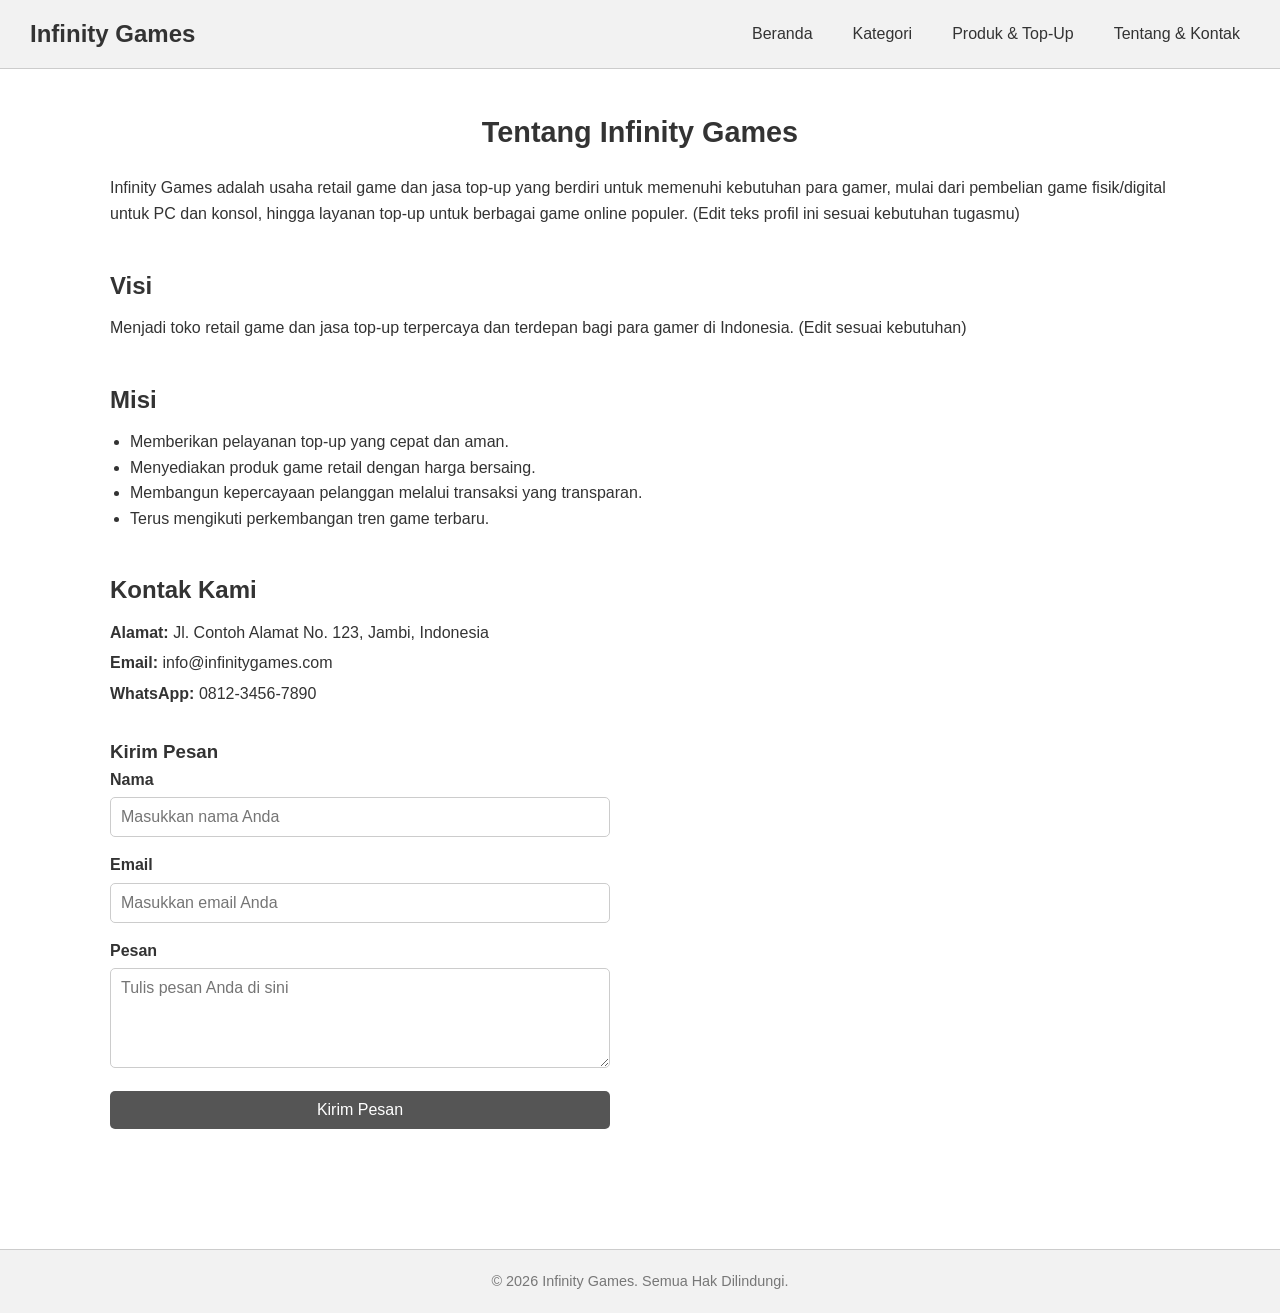
==== about.html @ 9eaf87ca "Add files via upload" ====
<!DOCTYPE html>
<html lang="id">
<head>
  <meta charset="UTF-8">
  <meta name="viewport" content="width=device-width, initial-scale=1.0">
  <title>Infinity Games - Tentang & Kontak</title>
  <link rel="stylesheet" href="style.css">
</head>
<body>

  <!-- ===================================================== -->
  <!-- NAVBAR / MENU NAVIGASI -->
  <!-- ===================================================== -->
  <nav class="navbar">
    <a href="index.html" class="logo">Infinity Games</a>
    <ul class="nav-menu">
      <li><a href="index.html">Beranda</a></li>
      <li><a href="kategori.html">Kategori</a></li>
      <li><a href="produk.html">Produk & Top-Up</a></li>
      <li><a href="about.html">Tentang & Kontak</a></li>
    </ul>
  </nav>

  <section class="container">

    <!-- ===================================================== -->
    <!-- BAGIAN PROFIL USAHA -->
    <!-- ===================================================== -->
    <div class="about-section">
      <h1 class="section-title">Tentang Infinity Games</h1>
      <p>
        Infinity Games adalah usaha retail game dan jasa top-up yang berdiri
        untuk memenuhi kebutuhan para gamer, mulai dari pembelian game fisik/digital
        untuk PC dan konsol, hingga layanan top-up untuk berbagai game online populer.
        (Edit teks profil ini sesuai kebutuhan tugasmu)
      </p>
    </div>

    <!-- ===================================================== -->
    <!-- BAGIAN VISI -->
    <!-- ===================================================== -->
    <div class="about-section">
      <h2>Visi</h2>
      <p>
        Menjadi toko retail game dan jasa top-up terpercaya dan terdepan
        bagi para gamer di Indonesia. (Edit sesuai kebutuhan)
      </p>
    </div>

    <!-- ===================================================== -->
    <!-- BAGIAN MISI -->
    <!-- Edit jumlah poin misi sesuai kebutuhan -->
    <!-- ===================================================== -->
    <div class="about-section">
      <h2>Misi</h2>
      <ul style="padding-left: 20px;">
        <li>Memberikan pelayanan top-up yang cepat dan aman.</li>
        <li>Menyediakan produk game retail dengan harga bersaing.</li>
        <li>Membangun kepercayaan pelanggan melalui transaksi yang transparan.</li>
        <li>Terus mengikuti perkembangan tren game terbaru.</li>
      </ul>
    </div>

    <!-- ===================================================== -->
    <!-- BAGIAN KONTAK -->
    <!-- Edit alamat, email, dan nomor WhatsApp di bawah ini -->
    <!-- ===================================================== -->
    <div class="about-section">
      <h2>Kontak Kami</h2>

      <div class="contact-info">
        <p><strong>Alamat:</strong> Jl. Contoh Alamat No. 123, Jambi, Indonesia</p>
        <p><strong>Email:</strong> info@infinitygames.com</p>
        <p><strong>WhatsApp:</strong> 0812-3456-7890</p>
      </div>

      <!-- ===================================================== -->
      <!-- FORM KONTAK SEDERHANA -->
      <!-- Form ini belum terhubung ke server/backend -->
      <!-- Tambahkan action="" dan method="" jika ingin diproses -->
      <!-- ===================================================== -->
      <h3>Kirim Pesan</h3>
      <form class="contact-form">

        <!-- Input Nama -->
        <div>
          <label for="nama">Nama</label>
          <input type="text" id="nama" name="nama" placeholder="Masukkan nama Anda">
        </div>

        <!-- Input Email -->
        <div>
          <label for="email">Email</label>
          <input type="email" id="email" name="email" placeholder="Masukkan email Anda">
        </div>

        <!-- Input Pesan -->
        <div>
          <label for="pesan">Pesan</label>
          <textarea id="pesan" name="pesan" placeholder="Tulis pesan Anda di sini"></textarea>
        </div>

        <!-- Tombol Kirim -->
        <button type="submit" class="btn">Kirim Pesan</button>

      </form>
    </div>

  </section>

  <!-- ===================================================== -->
  <!-- FOOTER -->
  <!-- ===================================================== -->
  <footer class="footer">
    <p>&copy; 2026 Infinity Games. Semua Hak Dilindungi.</p>
  </footer>

</body>
</html>
---- style.css ----
/* =====================================================
   STYLE.CSS - INFINITY GAMES
   File CSS dasar (boilerplate) - minimalis abu-abu/putih
   Silakan edit warna, font, dan layout sesuai kreativitasmu!
   ===================================================== */

/* -----------------------------------------------------
   1. RESET & GLOBAL STYLE
   - Mengatur ulang style default browser
   - Mengatur font dan warna dasar untuk seluruh halaman
   ----------------------------------------------------- */
* {
  margin: 0;
  padding: 0;
  box-sizing: border-box; /* agar padding/border tidak menambah ukuran elemen */
}

body {
  font-family: Arial, Helvetica, sans-serif; /* GANTI font di sini jika perlu */
  color: #333333; /* warna teks utama */
  background-color: #ffffff; /* warna latar belakang halaman */
  line-height: 1.6;
}

/* Membuat gambar otomatis menyesuaikan lebar kontainernya */
img {
  max-width: 100%;
  height: auto;
  display: block;
}

/* -----------------------------------------------------
   2. NAVBAR (Menu Navigasi Atas)
   - Berlaku untuk semua halaman (index, kategori, produk, about)
   ----------------------------------------------------- */
.navbar {
  display: flex;
  justify-content: space-between; /* logo di kiri, menu di kanan */
  align-items: center;
  background-color: #f2f2f2; /* warna latar navbar */
  padding: 15px 30px;
  border-bottom: 1px solid #cccccc;
}

/* Logo / Nama Toko di Navbar */
.navbar .logo {
  font-size: 1.5rem;
  font-weight: bold;
  color: #333333;
  text-decoration: none;
}

/* Container untuk daftar menu navigasi */
.navbar .nav-menu {
  display: flex;
  list-style: none; /* menghilangkan bullet point */
  gap: 20px; /* jarak antar menu */
}

/* Link pada menu navigasi */
.navbar .nav-menu a {
  text-decoration: none;
  color: #333333;
  font-weight: 500;
  padding: 5px 10px;
}

/* Efek saat menu di-hover (sentuh kursor) */
.navbar .nav-menu a:hover {
  background-color: #dddddd;
  border-radius: 4px;
}

/* -----------------------------------------------------
   3. HERO / BANNER SECTION (Hanya di Homepage)
   - Bagian besar di atas halaman utama
   ----------------------------------------------------- */
.hero {
  background-color: #e0e0e0; /* warna placeholder banner, ganti dengan gambar/gradient */
  text-align: center;
  padding: 80px 20px; /* atur jarak atas-bawah banner */
}

.hero h1 {
  font-size: 2.5rem;
  margin-bottom: 10px;
}

.hero p {
  font-size: 1.1rem;
  color: #555555;
}

/* -----------------------------------------------------
   4. CONTAINER UMUM
   - Pembungkus konten agar tidak terlalu lebar dan terpusat
   ----------------------------------------------------- */
.container {
  max-width: 1100px;
  margin: 0 auto; /* membuat container terpusat di tengah */
  padding: 40px 20px;
}

/* Judul section (misal: "Kenapa Belanja di Sini?") */
.section-title {
  font-size: 1.8rem;
  margin-bottom: 20px;
  text-align: center;
}

/* -----------------------------------------------------
   5. KARTU / CARD (Digunakan di Kategori & Produk)
   - Struktur kotak untuk menampilkan item
   ----------------------------------------------------- */

/* Grid layout untuk menampung beberapa card sejajar */
.card-grid {
  display: grid;
  grid-template-columns: repeat(auto-fit, minmax(220px, 1fr)); /* responsif otomatis */
  gap: 20px; /* jarak antar card */
  margin-top: 20px;
}

/* Tampilan satu kartu/card */
.card {
  border: 1px solid #cccccc;
  border-radius: 8px;
  padding: 15px;
  text-align: center;
  background-color: #fafafa;
}

.card h3 {
  margin: 10px 0 5px 0;
}

.card p {
  font-size: 0.95rem;
  color: #666666;
  margin-bottom: 10px;
}

/* -----------------------------------------------------
   6. KARTU KATEGORI BESAR (Khusus halaman kategori.html)
   - Dua blok besar: Retail Game & Jasa Top-Up
   ----------------------------------------------------- */
.category-grid {
  display: grid;
  grid-template-columns: repeat(auto-fit, minmax(300px, 1fr));
  gap: 30px;
  margin-top: 30px;
}

.category-card {
  border: 1px solid #cccccc;
  border-radius: 10px;
  padding: 30px;
  text-align: center;
  background-color: #f7f7f7;
}

.category-card h2 {
  margin-bottom: 10px;
}

.category-card p {
  color: #666666;
  margin-bottom: 20px;
}

/* -----------------------------------------------------
   7. TOMBOL (Button) UMUM
   - Digunakan untuk tombol "Lihat Produk", "Kirim", dll
   ----------------------------------------------------- */
.btn {
  display: inline-block;
  background-color: #555555; /* warna dasar tombol, ganti sesuai tema */
  color: #ffffff;
  text-decoration: none;
  padding: 10px 20px;
  border-radius: 5px;
  border: none;
  font-size: 1rem;
  cursor: pointer;
}

.btn:hover {
  background-color: #333333; /* warna tombol saat di-hover */
}

/* -----------------------------------------------------
   8. PRODUK / TOP-UP SECTION (Khusus produk.html)
   ----------------------------------------------------- */

/* Pemisah antar bagian (misal antara "Retail Game" dan "Jasa Top-Up") */
.product-section {
  margin-bottom: 50px;
}

/* Daftar pilihan nominal top-up (misal: 50 Diamond, 100 Diamond, dst) */
.topup-options {
  list-style: none;
  margin-top: 10px;
  text-align: left;
  padding-left: 10px;
}

.topup-options li {
  border-bottom: 1px dashed #dddddd;
  padding: 5px 0;
  font-size: 0.9rem;
}

/* -----------------------------------------------------
   9. ABOUT / TENTANG KAMI SECTION (Khusus about.html)
   ----------------------------------------------------- */
.about-section {
  margin-bottom: 40px;
}

.about-section h2 {
  margin-bottom: 10px;
}

/* -----------------------------------------------------
   10. KONTAK SECTION (Khusus about.html)
   ----------------------------------------------------- */
.contact-info {
  margin-bottom: 30px;
}

.contact-info p {
  margin-bottom: 5px;
}

/* Form Kontak */
.contact-form {
  display: flex;
  flex-direction: column; /* susunan form ke bawah (vertikal) */
  max-width: 500px;
  gap: 15px;
}

.contact-form label {
  font-weight: bold;
  margin-bottom: 5px;
  display: block;
}

.contact-form input,
.contact-form textarea {
  width: 100%;
  padding: 10px;
  border: 1px solid #cccccc;
  border-radius: 5px;
  font-family: inherit;
  font-size: 1rem;
}

.contact-form textarea {
  resize: vertical; /* hanya bisa diperbesar/diperkecil secara vertikal */
  min-height: 100px;
}

/* -----------------------------------------------------
   11. FOOTER
   - Tampil di bagian paling bawah semua halaman
   ----------------------------------------------------- */
.footer {
  background-color: #f2f2f2;
  text-align: center;
  padding: 20px;
  margin-top: 40px;
  border-top: 1px solid #cccccc;
  font-size: 0.9rem;
  color: #777777;
}

/* =====================================================
   CATATAN UNTUK EDIT MANUAL:
   - Ganti warna #f2f2f2, #e0e0e0, #555555, dst sesuai tema dark/gaming-mu
   - Ganti font-family di body untuk mengubah seluruh tampilan teks
   - Atur ulang grid-template-columns jika ingin jumlah kolom berbeda
   - Tambahkan animasi/transition sesuai kreativitasmu
   ===================================================== */
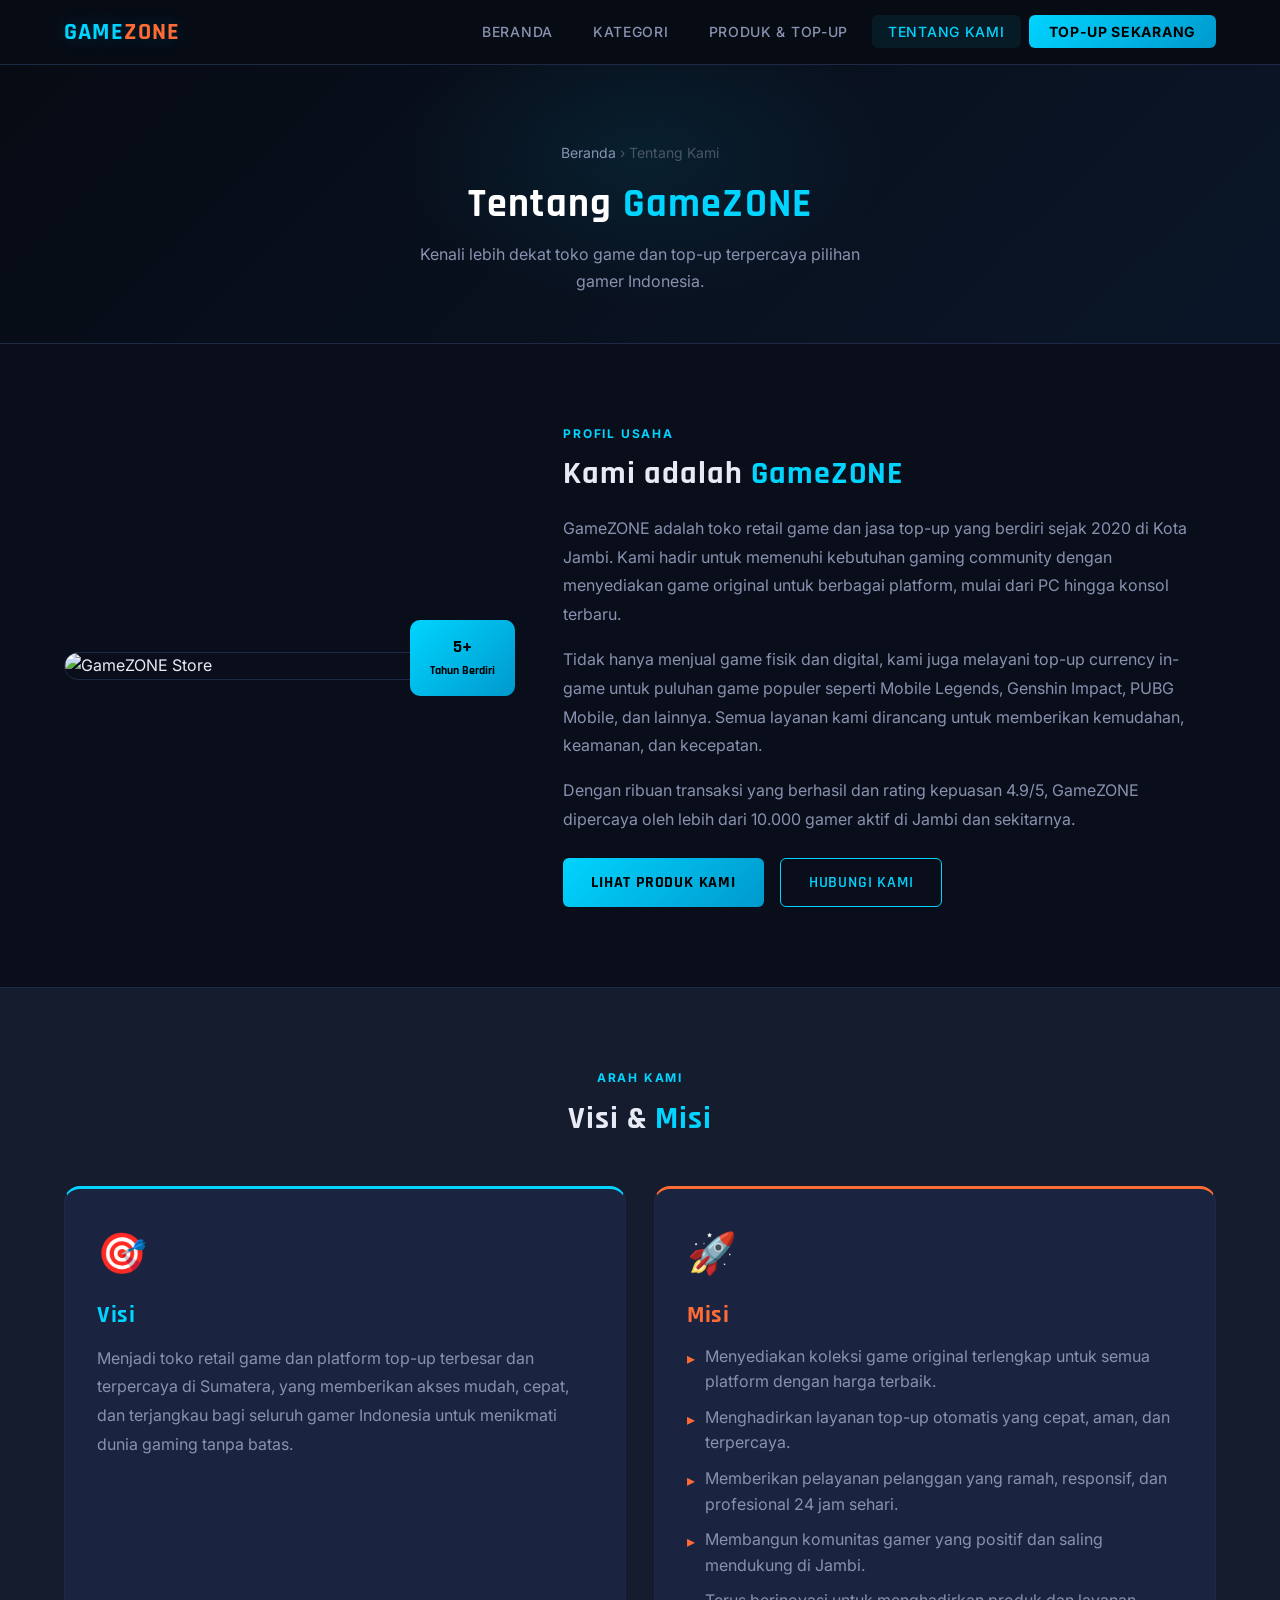
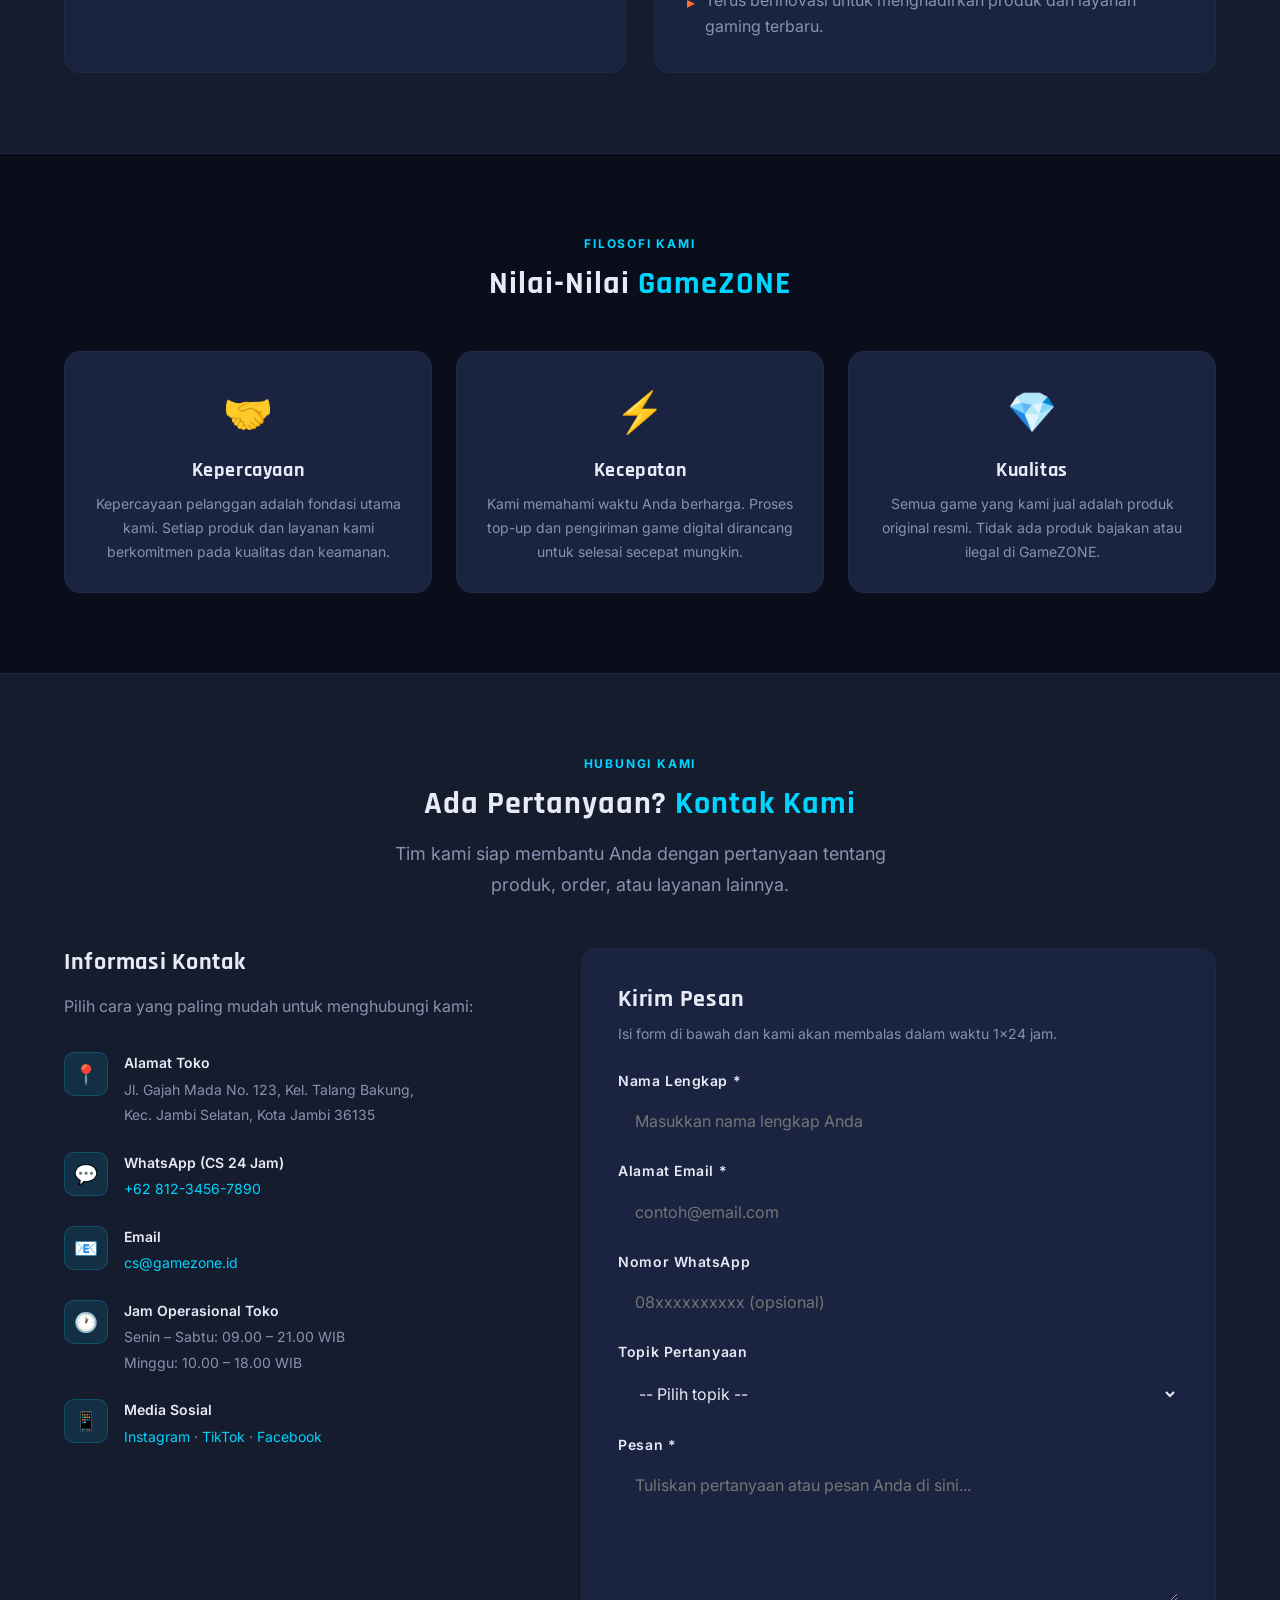
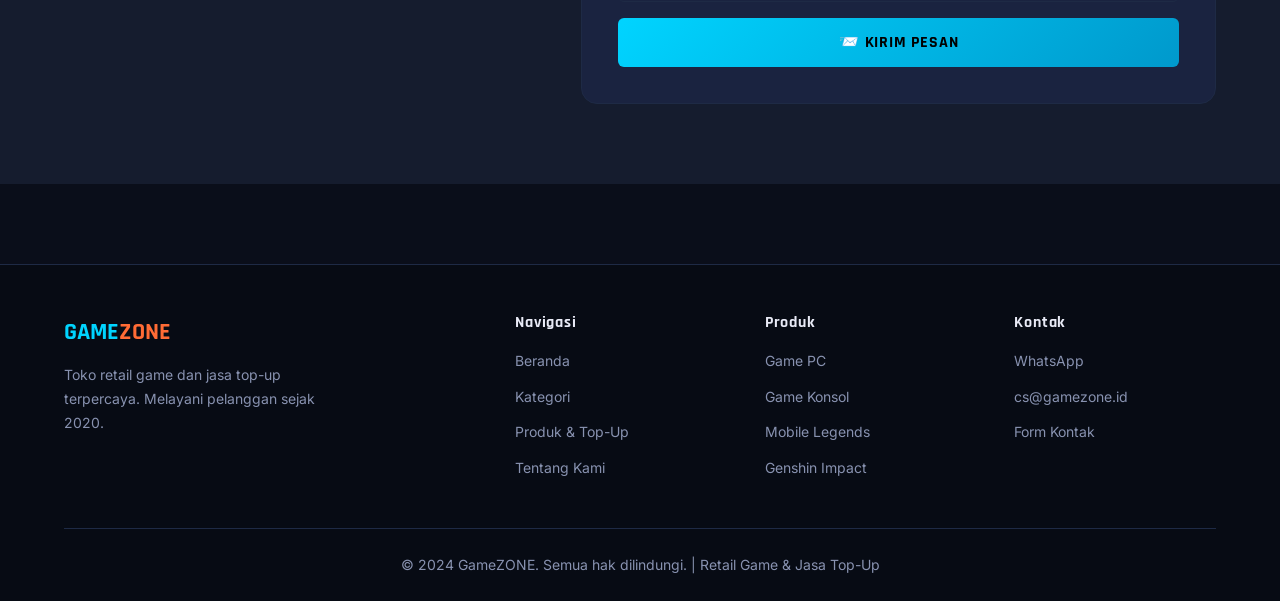
==== commit 34bc5733: "Add files via upload" ====
--- a/about.html
+++ b/about.html
@@ -1,119 +1,767 @@
 <!DOCTYPE html>
 <html lang="id">
 <head>
-  <meta charset="UTF-8">
-  <meta name="viewport" content="width=device-width, initial-scale=1.0">
-  <title>Infinity Games - Tentang & Kontak</title>
-  <link rel="stylesheet" href="style.css">
+  <!-- ============================================================
+       [HEAD] Tentang Kami & Kontak Page
+       ============================================================ -->
+  <meta charset="UTF-8" />
+  <meta name="viewport" content="width=device-width, initial-scale=1.0" />
+  <title>Tentang Kami — GameZONE</title>
+  <link rel="stylesheet" href="style.css" />
+
+  <style>
+
+    /* ============================================================
+       [PAGE HEADER]
+       ============================================================ */
+    .page-header {
+      background: linear-gradient(135deg, #070b14 0%, #0a1628 100%);
+      border-bottom: 1px solid var(--border-color);
+      padding: 64px 0 48px;
+      text-align: center;
+      position: relative;
+      overflow: hidden;
+    }
+
+    .page-header::before {
+      content: '';
+      position: absolute;
+      left: 50%;
+      top: -60px;
+      transform: translateX(-50%);
+      width: 500px;
+      height: 300px;
+      background: radial-gradient(ellipse, rgba(0,212,255,0.08) 0%, transparent 70%);
+      pointer-events: none;
+    }
+
+    .page-header .breadcrumb {
+      font-size: var(--fs-sm);
+      color: var(--text-dark);
+      margin-bottom: 16px;
+      position: relative;
+      z-index: 1;
+    }
+
+    .page-header .breadcrumb a { color: var(--text-muted); }
+    .page-header .breadcrumb a:hover { color: var(--accent-cyan); }
+
+    .page-header h1 {
+      font-size: var(--fs-4xl);
+      color: #fff;
+      position: relative;
+      z-index: 1;
+    }
+
+    .page-header p {
+      max-width: 480px;
+      margin: 12px auto 0;
+      position: relative;
+      z-index: 1;
+    }
+
+    /* ============================================================
+       [PROFIL USAHA - ABOUT SECTION]
+       Layout 2 kolom: gambar kiri, teks kanan.
+       ============================================================ */
+    .about-layout {
+      display: grid;
+      grid-template-columns: 1fr 1.5fr;  /* <-- Ubah rasio kolom gambar dan teks */
+      gap: 64px;
+      align-items: center;
+    }
+
+    .about-image-wrap {
+      position: relative;
+    }
+
+    .about-image-wrap img {
+      width: 100%;
+      border-radius: var(--radius-lg);
+      border: 1px solid var(--border-color);
+    }
+
+    /* Badge floating di atas gambar */
+    .about-badge {
+      position: absolute;
+      bottom: -16px;
+      right: -16px;
+      background: linear-gradient(135deg, var(--accent-cyan), #0099cc);
+      color: #000;
+      font-family: 'Rajdhani', sans-serif;
+      font-weight: 700;
+      font-size: var(--fs-lg);
+      padding: 16px 20px;
+      border-radius: var(--radius-md);
+      text-align: center;
+      line-height: 1.2;
+    }
+
+    .about-content .eyebrow {
+      font-size: var(--fs-xs);
+      font-weight: 700;
+      letter-spacing: 0.15em;
+      text-transform: uppercase;
+      color: var(--accent-cyan);
+      margin-bottom: 12px;
+      display: block;
+    }
+
+    .about-content h2 {
+      color: var(--text-primary);
+      margin-bottom: 20px;
+    }
+
+    .about-content h2 span { color: var(--accent-cyan); }
+
+    .about-content p {
+      margin-bottom: 16px;
+      line-height: 1.8;
+    }
+
+    /* ============================================================
+       [VISI MISI SECTION]
+       Dua kartu: Visi (kiri) dan Misi (kanan).
+       ============================================================ -->*/
+    .visi-misi-grid {
+      display: grid;
+      grid-template-columns: 1fr 1fr;   /* <-- 2 kolom untuk visi dan misi */
+      gap: 28px;
+    }
+
+    .vm-card {
+      background-color: var(--bg-card);
+      border: 1px solid var(--border-color);
+      border-radius: var(--radius-lg);
+      padding: 32px;
+      transition: var(--transition);
+    }
+
+    .vm-card:hover {
+      border-color: rgba(0, 212, 255, 0.3);
+    }
+
+    .vm-card.visi-card {
+      border-top: 3px solid var(--accent-cyan);
+    }
+
+    .vm-card.misi-card {
+      border-top: 3px solid var(--accent-orange);
+    }
+
+    .vm-card .vm-icon {
+      font-size: 2.5rem;
+      display: block;
+      margin-bottom: 16px;
+    }
+
+    .vm-card h3 {
+      color: var(--text-primary);
+      margin-bottom: 14px;
+    }
+
+    .vm-card.visi-card h3 { color: var(--accent-cyan); }
+    .vm-card.misi-card h3 { color: var(--accent-orange); }
+
+    .vm-card p {
+      font-size: var(--fs-base);
+      line-height: 1.8;
+    }
+
+    /* Daftar poin misi */
+    .misi-list {
+      display: flex;
+      flex-direction: column;
+      gap: 10px;
+      margin-top: 12px;
+    }
+
+    .misi-item {
+      display: flex;
+      align-items: flex-start;
+      gap: 10px;
+      color: var(--text-muted);
+      font-size: var(--fs-base);
+    }
+
+    .misi-item::before {
+      content: "▸";
+      color: var(--accent-orange);
+      flex-shrink: 0;
+      margin-top: 2px;
+    }
+
+    /* ============================================================
+       [TIM / NILAI KAMI - CARDS]
+       Nilai-nilai perusahaan dalam 3 kartu.
+       ============================================================ */
+    .values-grid {
+      display: grid;
+      grid-template-columns: repeat(3, 1fr);   /* <-- 3 kolom nilai */
+      gap: 24px;
+    }
+
+    .value-card {
+      background-color: var(--bg-card);
+      border: 1px solid var(--border-color);
+      border-radius: var(--radius-lg);
+      padding: 28px;
+      text-align: center;
+      transition: var(--transition);
+    }
+
+    .value-card:hover {
+      border-color: rgba(0, 212, 255, 0.25);
+      transform: translateY(-4px);
+    }
+
+    .value-card .value-icon {
+      font-size: 2.5rem;
+      display: block;
+      margin-bottom: 14px;
+    }
+
+    .value-card h4 {
+      color: var(--text-primary);
+      margin-bottom: 10px;
+    }
+
+    .value-card p { font-size: var(--fs-sm); }
+
+    /* ============================================================
+       [KONTAK SECTION]
+       2 kolom: info kontak kiri, form kontak kanan.
+       ============================================================ */
+    .contact-layout {
+      display: grid;
+      grid-template-columns: 1fr 1.4fr;   /* <-- Ubah rasio kolom */
+      gap: 64px;
+      align-items: start;
+    }
+
+    .contact-info h3 {
+      color: var(--text-primary);
+      margin-bottom: 16px;
+    }
+
+    .contact-info > p {
+      margin-bottom: 32px;
+    }
+
+    /* Item kontak satu baris (ikon + teks) */
+    .contact-item {
+      display: flex;
+      align-items: flex-start;
+      gap: 16px;
+      margin-bottom: 24px;
+    }
+
+    .contact-item .ci-icon {
+      width: 44px;
+      height: 44px;
+      background-color: rgba(0, 212, 255, 0.1);
+      border: 1px solid rgba(0, 212, 255, 0.2);
+      border-radius: var(--radius-md);
+      display: flex;
+      align-items: center;
+      justify-content: center;
+      font-size: 1.2rem;
+      flex-shrink: 0;
+    }
+
+    .contact-item .ci-text strong {
+      display: block;
+      color: var(--text-primary);
+      font-size: var(--fs-sm);
+      font-weight: 600;
+      margin-bottom: 2px;
+    }
+
+    .contact-item .ci-text span {
+      color: var(--text-muted);
+      font-size: var(--fs-sm);
+    }
+
+    /* Kotak form kontak -->*/
+    .contact-form-wrap {
+      background-color: var(--bg-card);
+      border: 1px solid var(--border-color);
+      border-radius: var(--radius-lg);
+      padding: 36px;
+    }
+
+    .contact-form-wrap h3 {
+      color: var(--text-primary);
+      margin-bottom: 8px;
+    }
+
+    .contact-form-wrap > p {
+      font-size: var(--fs-sm);
+      margin-bottom: 24px;
+    }
+
+    /* Pesan sukses setelah form dikirim (disembunyikan default) */
+    .form-success {
+      display: none;
+      background-color: rgba(0, 212, 255, 0.08);
+      border: 1px solid rgba(0, 212, 255, 0.3);
+      border-radius: var(--radius-md);
+      padding: 16px 20px;
+      color: var(--accent-cyan);
+      font-size: var(--fs-sm);
+      text-align: center;
+      margin-top: 12px;
+    }
+
+    @media (max-width: 1024px) {
+      .about-layout   { grid-template-columns: 1fr; gap: 40px; }
+      .contact-layout { grid-template-columns: 1fr; gap: 40px; }
+      .about-badge    { right: 16px; }
+    }
+
+    @media (max-width: 768px) {
+      .visi-misi-grid { grid-template-columns: 1fr; }
+      .values-grid    { grid-template-columns: 1fr; }
+      .contact-form-wrap { padding: 24px; }
+    }
+  </style>
 </head>
 <body>
 
-  <!-- ===================================================== -->
-  <!-- NAVBAR / MENU NAVIGASI -->
-  <!-- ===================================================== -->
+  <!-- ============================================================
+       [NAVBAR]
+       ============================================================ -->
   <nav class="navbar">
-    <a href="index.html" class="logo">Infinity Games</a>
-    <ul class="nav-menu">
-      <li><a href="index.html">Beranda</a></li>
-      <li><a href="kategori.html">Kategori</a></li>
-      <li><a href="produk.html">Produk & Top-Up</a></li>
-      <li><a href="about.html">Tentang & Kontak</a></li>
-    </ul>
-  </nav>
-
-  <section class="container">
-
-    <!-- ===================================================== -->
-    <!-- BAGIAN PROFIL USAHA -->
-    <!-- ===================================================== -->
-    <div class="about-section">
-      <h1 class="section-title">Tentang Infinity Games</h1>
-      <p>
-        Infinity Games adalah usaha retail game dan jasa top-up yang berdiri
-        untuk memenuhi kebutuhan para gamer, mulai dari pembelian game fisik/digital
-        untuk PC dan konsol, hingga layanan top-up untuk berbagai game online populer.
-        (Edit teks profil ini sesuai kebutuhan tugasmu)
-      </p>
-    </div>
-
-    <!-- ===================================================== -->
-    <!-- BAGIAN VISI -->
-    <!-- ===================================================== -->
-    <div class="about-section">
-      <h2>Visi</h2>
-      <p>
-        Menjadi toko retail game dan jasa top-up terpercaya dan terdepan
-        bagi para gamer di Indonesia. (Edit sesuai kebutuhan)
-      </p>
-    </div>
-
-    <!-- ===================================================== -->
-    <!-- BAGIAN MISI -->
-    <!-- Edit jumlah poin misi sesuai kebutuhan -->
-    <!-- ===================================================== -->
-    <div class="about-section">
-      <h2>Misi</h2>
-      <ul style="padding-left: 20px;">
-        <li>Memberikan pelayanan top-up yang cepat dan aman.</li>
-        <li>Menyediakan produk game retail dengan harga bersaing.</li>
-        <li>Membangun kepercayaan pelanggan melalui transaksi yang transparan.</li>
-        <li>Terus mengikuti perkembangan tren game terbaru.</li>
+    <div class="container">
+      <a href="index.html" class="navbar-logo">GAME<span>ZONE</span></a>
+      <ul class="navbar-menu">
+        <li><a href="index.html">Beranda</a></li>
+        <li><a href="kategori.html">Kategori</a></li>
+        <li><a href="produk.html">Produk & Top-Up</a></li>
+        <li><a href="about.html" class="active">Tentang Kami</a></li>
+        <li><a href="produk.html" class="navbar-cta">Top-Up Sekarang</a></li>
       </ul>
     </div>
-
-    <!-- ===================================================== -->
-    <!-- BAGIAN KONTAK -->
-    <!-- Edit alamat, email, dan nomor WhatsApp di bawah ini -->
-    <!-- ===================================================== -->
-    <div class="about-section">
-      <h2>Kontak Kami</h2>
-
-      <div class="contact-info">
-        <p><strong>Alamat:</strong> Jl. Contoh Alamat No. 123, Jambi, Indonesia</p>
-        <p><strong>Email:</strong> info@infinitygames.com</p>
-        <p><strong>WhatsApp:</strong> 0812-3456-7890</p>
-      </div>
-
-      <!-- ===================================================== -->
-      <!-- FORM KONTAK SEDERHANA -->
-      <!-- Form ini belum terhubung ke server/backend -->
-      <!-- Tambahkan action="" dan method="" jika ingin diproses -->
-      <!-- ===================================================== -->
-      <h3>Kirim Pesan</h3>
-      <form class="contact-form">
-
-        <!-- Input Nama -->
-        <div>
-          <label for="nama">Nama</label>
-          <input type="text" id="nama" name="nama" placeholder="Masukkan nama Anda">
-        </div>
-
-        <!-- Input Email -->
-        <div>
-          <label for="email">Email</label>
-          <input type="email" id="email" name="email" placeholder="Masukkan email Anda">
-        </div>
-
-        <!-- Input Pesan -->
-        <div>
-          <label for="pesan">Pesan</label>
-          <textarea id="pesan" name="pesan" placeholder="Tulis pesan Anda di sini"></textarea>
-        </div>
-
-        <!-- Tombol Kirim -->
-        <button type="submit" class="btn">Kirim Pesan</button>
-
-      </form>
+  </nav>
+
+
+  <!-- ============================================================
+       [PAGE HEADER]
+       ============================================================ -->
+  <div class="page-header">
+    <div class="container">
+      <p class="breadcrumb"><a href="index.html">Beranda</a> › Tentang Kami</p>
+      <h1>Tentang <span style="color: var(--accent-cyan)">GameZONE</span></h1>
+      <p>Kenali lebih dekat toko game dan top-up terpercaya pilihan gamer Indonesia.</p>
     </div>
-
+  </div>
+
+
+  <!-- ============================================================
+       [PROFIL USAHA]
+       Bagian cerita/sejarah singkat tentang usaha.
+       Ubah teks paragraf dan gambar sesuai profil asli.
+       ============================================================ -->
+  <section class="section-padding">
+    <div class="container">
+      <div class="about-layout">
+
+        <!-- Kolom kiri: Gambar toko / logo -->
+        <div class="about-image-wrap">
+          <!-- Ganti dengan foto toko atau logo asli -->
+          <img
+            src="https://placehold.co/500x400/151c2e/00d4ff?text=Foto+Toko+GameZONE"
+            alt="GameZONE Store"
+          />
+          <!-- Badge angka tahun/pengalaman — ubah teks ini -->
+          <div class="about-badge">
+            5+<br>
+            <span style="font-size:0.75rem;">Tahun Berdiri</span>
+          </div>
+        </div>
+
+        <!-- Kolom kanan: Teks profil -->
+        <div class="about-content">
+          <span class="eyebrow">Profil Usaha</span>
+          <h2>Kami adalah <span>GameZONE</span></h2>
+
+          <!-- PARAGRAF PROFIL: Ubah teks di sini -->
+          <p>
+            GameZONE adalah toko retail game dan jasa top-up yang berdiri sejak 2020 di Kota Jambi.
+            Kami hadir untuk memenuhi kebutuhan gaming community dengan menyediakan game original
+            untuk berbagai platform, mulai dari PC hingga konsol terbaru.
+          </p>
+          <p>
+            Tidak hanya menjual game fisik dan digital, kami juga melayani top-up currency in-game
+            untuk puluhan game populer seperti Mobile Legends, Genshin Impact, PUBG Mobile, dan lainnya.
+            Semua layanan kami dirancang untuk memberikan kemudahan, keamanan, dan kecepatan.
+          </p>
+          <p>
+            Dengan ribuan transaksi yang berhasil dan rating kepuasan 4.9/5, GameZONE dipercaya
+            oleh lebih dari 10.000 gamer aktif di Jambi dan sekitarnya.
+          </p>
+
+          <!-- Tombol ajakan ke halaman produk -->
+          <div class="flex gap-16 mt-24" style="flex-wrap:wrap;">
+            <a href="produk.html" class="btn-primary">Lihat Produk Kami</a>
+            <a href="#kontak" class="btn-secondary">Hubungi Kami</a>
+          </div>
+        </div>
+
+      </div>
+    </div>
   </section>
-
-  <!-- ===================================================== -->
-  <!-- FOOTER -->
-  <!-- ===================================================== -->
+  <!-- [/PROFIL USAHA] -->
+
+
+  <!-- ============================================================
+       [VISI & MISI]
+       Dua kartu untuk visi dan misi usaha.
+       Ubah teks sesuai visi misi asli.
+       ============================================================ -->
+  <section class="section-padding" style="background-color: var(--bg-secondary); border-top: 1px solid var(--border-color); border-bottom: 1px solid var(--border-color);">
+    <div class="container">
+
+      <div class="section-header">
+        <span class="eyebrow">Arah Kami</span>
+        <h2>Visi & <span>Misi</span></h2>
+      </div>
+
+      <div class="visi-misi-grid">
+
+        <!-- KARTU VISI: Ubah teks visi di sini -->
+        <div class="vm-card visi-card">
+          <span class="vm-icon">🎯</span>
+          <h3>Visi</h3>
+          <p>
+            Menjadi toko retail game dan platform top-up terbesar dan terpercaya di Sumatera,
+            yang memberikan akses mudah, cepat, dan terjangkau bagi seluruh gamer Indonesia
+            untuk menikmati dunia gaming tanpa batas.
+          </p>
+        </div>
+
+        <!-- KARTU MISI: Ubah poin-poin misi di sini -->
+        <div class="vm-card misi-card">
+          <span class="vm-icon">🚀</span>
+          <h3>Misi</h3>
+          <!-- Tambah/hapus <div class="misi-item"> sesuai jumlah poin misi -->
+          <div class="misi-list">
+            <div class="misi-item">Menyediakan koleksi game original terlengkap untuk semua platform dengan harga terbaik.</div>
+            <div class="misi-item">Menghadirkan layanan top-up otomatis yang cepat, aman, dan terpercaya.</div>
+            <div class="misi-item">Memberikan pelayanan pelanggan yang ramah, responsif, dan profesional 24 jam sehari.</div>
+            <div class="misi-item">Membangun komunitas gamer yang positif dan saling mendukung di Jambi.</div>
+            <div class="misi-item">Terus berinovasi untuk menghadirkan produk dan layanan gaming terbaru.</div>
+          </div>
+        </div>
+
+      </div>
+      <!-- [/VISI MISI GRID] -->
+
+    </div>
+  </section>
+  <!-- [/VISI & MISI] -->
+
+
+  <!-- ============================================================
+       [NILAI-NILAI KAMI]
+       3 kartu nilai perusahaan.
+       ============================================================ -->
+  <section class="section-padding">
+    <div class="container">
+
+      <div class="section-header">
+        <span class="eyebrow">Filosofi Kami</span>
+        <h2>Nilai-Nilai <span>GameZONE</span></h2>
+      </div>
+
+      <div class="values-grid">
+
+        <!-- NILAI 1: Ubah ikon, judul, dan deskripsi -->
+        <div class="value-card">
+          <span class="value-icon">🤝</span>
+          <h4>Kepercayaan</h4>
+          <p>Kepercayaan pelanggan adalah fondasi utama kami. Setiap produk dan layanan kami berkomitmen pada kualitas dan keamanan.</p>
+        </div>
+
+        <!-- NILAI 2 -->
+        <div class="value-card">
+          <span class="value-icon">⚡</span>
+          <h4>Kecepatan</h4>
+          <p>Kami memahami waktu Anda berharga. Proses top-up dan pengiriman game digital dirancang untuk selesai secepat mungkin.</p>
+        </div>
+
+        <!-- NILAI 3 -->
+        <div class="value-card">
+          <span class="value-icon">💎</span>
+          <h4>Kualitas</h4>
+          <p>Semua game yang kami jual adalah produk original resmi. Tidak ada produk bajakan atau ilegal di GameZONE.</p>
+        </div>
+
+      </div>
+
+    </div>
+  </section>
+  <!-- [/NILAI-NILAI] -->
+
+
+  <!-- ============================================================
+       [KONTAK SECTION]
+       ID "kontak" digunakan oleh tombol anchor link di atas.
+       ============================================================ -->
+  <section class="section-padding" id="kontak" style="background-color: var(--bg-secondary); border-top: 1px solid var(--border-color);">
+    <div class="container">
+
+      <div class="section-header">
+        <span class="eyebrow">Hubungi Kami</span>
+        <h2>Ada Pertanyaan? <span>Kontak Kami</span></h2>
+        <p>Tim kami siap membantu Anda dengan pertanyaan tentang produk, order, atau layanan lainnya.</p>
+      </div>
+
+      <div class="contact-layout">
+
+        <!-- ============================================================
+             KOLOM KIRI: INFO KONTAK
+             Ubah alamat, email, WhatsApp, dan jam operasional.
+             ============================================================ -->
+        <div class="contact-info">
+          <h3>Informasi Kontak</h3>
+          <p>Pilih cara yang paling mudah untuk menghubungi kami:</p>
+
+          <!-- ITEM KONTAK: ALAMAT -->
+          <div class="contact-item">
+            <div class="ci-icon">📍</div>
+            <div class="ci-text">
+              <strong>Alamat Toko</strong>
+              <!-- Ubah alamat toko di sini -->
+              <span>Jl. Gajah Mada No. 123, Kel. Talang Bakung,<br>Kec. Jambi Selatan, Kota Jambi 36135</span>
+            </div>
+          </div>
+
+          <!-- ITEM KONTAK: WHATSAPP -->
+          <div class="contact-item">
+            <div class="ci-icon">💬</div>
+            <div class="ci-text">
+              <strong>WhatsApp (CS 24 Jam)</strong>
+              <!-- Ubah nomor WhatsApp di sini -->
+              <span><a href="https://wa.me/6281234567890" style="color: var(--accent-cyan);">+62 812-3456-7890</a></span>
+            </div>
+          </div>
+
+          <!-- ITEM KONTAK: EMAIL -->
+          <div class="contact-item">
+            <div class="ci-icon">📧</div>
+            <div class="ci-text">
+              <strong>Email</strong>
+              <!-- Ubah email di sini -->
+              <span><a href="mailto:cs@gamezone.id" style="color: var(--accent-cyan);">cs@gamezone.id</a></span>
+            </div>
+          </div>
+
+          <!-- ITEM KONTAK: JAM OPERASIONAL -->
+          <div class="contact-item">
+            <div class="ci-icon">🕐</div>
+            <div class="ci-text">
+              <strong>Jam Operasional Toko</strong>
+              <!-- Ubah jam operasional di sini -->
+              <span>Senin – Sabtu: 09.00 – 21.00 WIB<br>Minggu: 10.00 – 18.00 WIB</span>
+            </div>
+          </div>
+
+          <!-- ITEM KONTAK: MEDIA SOSIAL -->
+          <div class="contact-item">
+            <div class="ci-icon">📱</div>
+            <div class="ci-text">
+              <strong>Media Sosial</strong>
+              <!-- Ubah link media sosial di sini -->
+              <span>
+                <a href="#" style="color: var(--accent-cyan);">Instagram</a> ·
+                <a href="#" style="color: var(--accent-cyan);">TikTok</a> ·
+                <a href="#" style="color: var(--accent-cyan);">Facebook</a>
+              </span>
+            </div>
+          </div>
+
+        </div>
+        <!-- [/KOLOM KIRI] -->
+
+
+        <!-- ============================================================
+             KOLOM KANAN: FORM KONTAK
+             Ubah teks label dan placeholder sesuai kebutuhan.
+             ============================================================ -->
+        <div class="contact-form-wrap">
+          <h3>Kirim Pesan</h3>
+          <p>Isi form di bawah dan kami akan membalas dalam waktu 1×24 jam.</p>
+
+          <!-- FORM KONTAK (tidak memakai <form> untuk kompatibilitas) -->
+          <div class="contact-form">
+
+            <!-- INPUT NAMA -->
+            <div class="form-group">
+              <label for="nama">Nama Lengkap *</label>
+              <input
+                type="text"
+                id="nama"
+                placeholder="Masukkan nama lengkap Anda"
+              />
+            </div>
+
+            <!-- INPUT EMAIL -->
+            <div class="form-group">
+              <label for="email">Alamat Email *</label>
+              <input
+                type="email"
+                id="email"
+                placeholder="contoh@email.com"
+              />
+            </div>
+
+            <!-- INPUT NOMOR HP (opsional) -->
+            <div class="form-group">
+              <label for="phone">Nomor WhatsApp</label>
+              <input
+                type="tel"
+                id="phone"
+                placeholder="08xxxxxxxxxx (opsional)"
+              />
+            </div>
+
+            <!-- DROPDOWN SUBJEK -->
+            <div class="form-group">
+              <label for="subjek">Topik Pertanyaan</label>
+              <select id="subjek">
+                <!-- Tambah/hapus pilihan sesuai kebutuhan -->
+                <option value="">-- Pilih topik --</option>
+                <option value="produk">Informasi Produk Game</option>
+                <option value="topup">Jasa Top-Up</option>
+                <option value="order">Status Pesanan</option>
+                <option value="komplain">Keluhan / Komplain</option>
+                <option value="kerjasama">Kerja Sama</option>
+                <option value="lainnya">Lainnya</option>
+              </select>
+            </div>
+
+            <!-- TEXTAREA PESAN -->
+            <div class="form-group">
+              <label for="pesan">Pesan *</label>
+              <textarea
+                id="pesan"
+                placeholder="Tuliskan pertanyaan atau pesan Anda di sini..."
+              ></textarea>
+            </div>
+
+            <!-- TOMBOL KIRIM -->
+            <button class="btn-primary" onclick="kirimPesan()" style="width:100%; padding:14px; font-size: 1rem;">
+              📨 Kirim Pesan
+            </button>
+
+            <!-- Pesan sukses (muncul setelah tombol diklik) -->
+            <div id="form-success" class="form-success">
+              ✅ Pesan Anda berhasil dikirim! Kami akan menghubungi Anda segera.
+            </div>
+
+          </div>
+          <!-- [/FORM KONTAK] -->
+
+        </div>
+        <!-- [/KOLOM KANAN] -->
+
+      </div>
+      <!-- [/CONTACT LAYOUT] -->
+
+    </div>
+  </section>
+  <!-- [/KONTAK SECTION] -->
+
+
+  <!-- ============================================================
+       [FOOTER]
+       ============================================================ -->
   <footer class="footer">
-    <p>&copy; 2026 Infinity Games. Semua Hak Dilindungi.</p>
+    <div class="container">
+      <div class="footer-grid">
+        <div class="footer-brand">
+          <span class="logo">GAME<span>ZONE</span></span>
+          <p>Toko retail game dan jasa top-up terpercaya. Melayani pelanggan sejak 2020.</p>
+        </div>
+        <div class="footer-col">
+          <h4>Navigasi</h4>
+          <ul>
+            <li><a href="index.html">Beranda</a></li>
+            <li><a href="kategori.html">Kategori</a></li>
+            <li><a href="produk.html">Produk & Top-Up</a></li>
+            <li><a href="about.html">Tentang Kami</a></li>
+          </ul>
+        </div>
+        <div class="footer-col">
+          <h4>Produk</h4>
+          <ul>
+            <li><a href="produk.html">Game PC</a></li>
+            <li><a href="produk.html">Game Konsol</a></li>
+            <li><a href="produk.html">Mobile Legends</a></li>
+            <li><a href="produk.html">Genshin Impact</a></li>
+          </ul>
+        </div>
+        <div class="footer-col">
+          <h4>Kontak</h4>
+          <ul>
+            <li><a href="https://wa.me/6281234567890">WhatsApp</a></li>
+            <li><a href="mailto:cs@gamezone.id">cs@gamezone.id</a></li>
+            <li><a href="#kontak">Form Kontak</a></li>
+          </ul>
+        </div>
+      </div>
+      <div class="footer-bottom">
+        <p>© 2024 GameZONE. Semua hak dilindungi. | Retail Game & Jasa Top-Up</p>
+      </div>
+    </div>
   </footer>
+
+
+  <!-- ============================================================
+       [JAVASCRIPT - FORM KONTAK]
+       Simulasi pengiriman form. Ganti dengan logika asli jika
+       menggunakan backend atau layanan form seperti Formspree.
+       ============================================================ -->
+  <script>
+    /**
+     * kirimPesan()
+     * Validasi dan simulasi pengiriman form kontak.
+     * Ganti isi fungsi ini dengan fetch/AJAX ke endpoint asli.
+     */
+    function kirimPesan() {
+      const nama  = document.getElementById('nama').value.trim();
+      const email = document.getElementById('email').value.trim();
+      const pesan = document.getElementById('pesan').value.trim();
+
+      // Validasi: nama, email, dan pesan wajib diisi
+      if (!nama || !email || !pesan) {
+        alert('Mohon lengkapi field yang wajib diisi: Nama, Email, dan Pesan.');
+        return;
+      }
+
+      // Validasi format email sederhana
+      if (!email.includes('@') || !email.includes('.')) {
+        alert('Format email tidak valid.');
+        return;
+      }
+
+      // Tampilkan pesan sukses
+      document.getElementById('form-success').style.display = 'block';
+
+      // Reset semua input setelah berhasil
+      document.getElementById('nama').value  = '';
+      document.getElementById('email').value = '';
+      document.getElementById('phone').value = '';
+      document.getElementById('subjek').value = '';
+      document.getElementById('pesan').value = '';
+
+      // Sembunyikan pesan sukses setelah 5 detik
+      setTimeout(() => {
+        document.getElementById('form-success').style.display = 'none';
+      }, 5000);
+    }
+  </script>
 
 </body>
 </html>
--- a/style.css
+++ b/style.css
@@ -1,285 +1,620 @@
-/* =====================================================
-   STYLE.CSS - INFINITY GAMES
-   File CSS dasar (boilerplate) - minimalis abu-abu/putih
-   Silakan edit warna, font, dan layout sesuai kreativitasmu!
-   ===================================================== */
-
-/* -----------------------------------------------------
-   1. RESET & GLOBAL STYLE
-   - Mengatur ulang style default browser
-   - Mengatur font dan warna dasar untuk seluruh halaman
-   ----------------------------------------------------- */
-* {
+/* ============================================================
+   GAMEZONE STORE - style.css
+   File CSS utama yang digunakan oleh semua halaman HTML.
+   Ubah nilai di sini untuk mengganti warna, font, dan layout
+   secara global di seluruh website.
+   ============================================================ */
+
+/* ============================================================
+   [SECTION: GOOGLE FONTS IMPORT]
+   Font Rajdhani untuk judul (gaming feel)
+   Font Inter untuk teks biasa
+   ============================================================ */
+@import url('https://fonts.googleapis.com/css2?family=Rajdhani:wght@400;600;700&family=Inter:wght@300;400;500;600&display=swap');
+
+/* ============================================================
+   [SECTION: CSS VARIABLES / TOKEN WARNA & UKURAN]
+   Ganti nilai di sini untuk mengubah tema warna secara global.
+   ============================================================ */
+:root {
+  /* --- Warna Latar Belakang --- */
+  --bg-primary:    #0a0e1a;   /* Latar utama (sangat gelap) */
+  --bg-secondary:  #151c2e;   /* Latar kartu / section */
+  --bg-card:       #1a2340;   /* Latar kartu produk */
+  --bg-nav:        #070b14;   /* Latar navbar */
+
+  /* --- Warna Aksen --- */
+  --accent-cyan:   #00d4ff;   /* Warna aksen utama (biru-cyan) */
+  --accent-orange: #ff6b35;   /* Warna aksen sekunder (oranye) */
+  --accent-glow:   rgba(0, 212, 255, 0.25); /* Efek glow cyan */
+
+  /* --- Warna Teks --- */
+  --text-primary:  #e8eaf6;   /* Teks utama (putih kebiruan) */
+  --text-muted:    #8892b0;   /* Teks sekunder (abu-abu) */
+  --text-dark:     #4a5568;   /* Teks lebih redup */
+
+  /* --- Border & Divider --- */
+  --border-color:  #1e2a45;   /* Warna garis pembatas */
+  --border-glow:   rgba(0, 212, 255, 0.4); /* Border dengan efek glow */
+
+  /* --- Ukuran Font (Type Scale) --- */
+  --fs-xs:    0.75rem;   /* 12px */
+  --fs-sm:    0.875rem;  /* 14px */
+  --fs-base:  1rem;      /* 16px */
+  --fs-lg:    1.125rem;  /* 18px */
+  --fs-xl:    1.25rem;   /* 20px */
+  --fs-2xl:   1.5rem;    /* 24px */
+  --fs-3xl:   2rem;      /* 32px */
+  --fs-4xl:   2.5rem;    /* 40px */
+  --fs-hero:  3.5rem;    /* 56px - untuk judul hero besar */
+
+  /* --- Border Radius --- */
+  --radius-sm:  6px;
+  --radius-md:  10px;
+  --radius-lg:  16px;
+
+  /* --- Transisi --- */
+  --transition: all 0.25s ease;
+}
+
+/* ============================================================
+   [SECTION: RESET & BASE STYLES]
+   Pengaturan dasar untuk semua elemen HTML.
+   ============================================================ */
+*, *::before, *::after {
+  box-sizing: border-box;
   margin: 0;
   padding: 0;
-  box-sizing: border-box; /* agar padding/border tidak menambah ukuran elemen */
+}
+
+html {
+  scroll-behavior: smooth;
 }
 
 body {
-  font-family: Arial, Helvetica, sans-serif; /* GANTI font di sini jika perlu */
-  color: #333333; /* warna teks utama */
-  background-color: #ffffff; /* warna latar belakang halaman */
+  background-color: var(--bg-primary);
+  color: var(--text-primary);
+  font-family: 'Inter', sans-serif;
+  font-size: var(--fs-base);
   line-height: 1.6;
-}
-
-/* Membuat gambar otomatis menyesuaikan lebar kontainernya */
+  min-height: 100vh;
+}
+
 img {
   max-width: 100%;
   height: auto;
   display: block;
 }
 
-/* -----------------------------------------------------
-   2. NAVBAR (Menu Navigasi Atas)
-   - Berlaku untuk semua halaman (index, kategori, produk, about)
-   ----------------------------------------------------- */
+a {
+  color: var(--accent-cyan);
+  text-decoration: none;
+  transition: var(--transition);
+}
+
+a:hover {
+  color: #ffffff;
+}
+
+ul {
+  list-style: none;
+}
+
+/* ============================================================
+   [SECTION: TYPOGRAPHY - HEADING & TEKS]
+   Gaya untuk judul h1-h4 dan paragraf.
+   ============================================================ */
+h1, h2, h3, h4 {
+  font-family: 'Rajdhani', sans-serif;
+  font-weight: 700;
+  letter-spacing: 0.03em;
+  line-height: 1.2;
+}
+
+h1 { font-size: var(--fs-hero); }
+h2 { font-size: var(--fs-3xl); }
+h3 { font-size: var(--fs-2xl); }
+h4 { font-size: var(--fs-xl); }
+
+p {
+  color: var(--text-muted);
+  line-height: 1.7;
+}
+
+/* ============================================================
+   [SECTION: LAYOUT - CONTAINER & WRAPPER]
+   Kontainer utama yang membatasi lebar konten.
+   Ubah max-width untuk mengatur lebar halaman.
+   ============================================================ */
+.container {
+  width: 100%;
+  max-width: 1200px;  /* <-- UBAH INI untuk lebar maksimum konten */
+  margin: 0 auto;
+  padding: 0 24px;
+}
+
+/* ============================================================
+   [SECTION: NAVBAR / NAVIGASI ATAS]
+   Navbar tetap di atas layar saat scroll.
+   ============================================================ */
 .navbar {
+  background-color: var(--bg-nav);
+  border-bottom: 1px solid var(--border-color);
+  position: sticky;       /* <-- Navbar mengikuti scroll */
+  top: 0;
+  z-index: 1000;
+  padding: 0;
+}
+
+.navbar .container {
   display: flex;
-  justify-content: space-between; /* logo di kiri, menu di kanan */
   align-items: center;
-  background-color: #f2f2f2; /* warna latar navbar */
-  padding: 15px 30px;
-  border-bottom: 1px solid #cccccc;
-}
-
-/* Logo / Nama Toko di Navbar */
-.navbar .logo {
-  font-size: 1.5rem;
-  font-weight: bold;
-  color: #333333;
+  justify-content: space-between;
+  height: 64px;           /* <-- UBAH INI untuk tinggi navbar */
+}
+
+/* --- Logo / Nama Toko di Navbar --- */
+.navbar-logo {
+  font-family: 'Rajdhani', sans-serif;
+  font-size: var(--fs-2xl);
+  font-weight: 700;
+  color: var(--accent-cyan);
+  text-shadow: 0 0 20px var(--accent-glow);
+  letter-spacing: 0.05em;
+}
+
+.navbar-logo span {
+  color: var(--accent-orange);  /* Warna huruf "ZONE" pada logo */
+}
+
+/* --- Menu Navigasi --- */
+.navbar-menu {
+  display: flex;
+  align-items: center;
+  gap: 8px;
+}
+
+.navbar-menu li a {
+  color: var(--text-muted);
+  font-weight: 500;
+  font-size: var(--fs-sm);
+  letter-spacing: 0.05em;
+  text-transform: uppercase;
+  padding: 8px 16px;
+  border-radius: var(--radius-sm);
+  transition: var(--transition);
+}
+
+.navbar-menu li a:hover,
+.navbar-menu li a.active {
+  color: var(--accent-cyan);
+  background-color: rgba(0, 212, 255, 0.08);
+}
+
+/* --- Tombol CTA di Navbar --- */
+.navbar-cta {
+  background: linear-gradient(135deg, var(--accent-cyan), #0099cc);
+  color: #000 !important;         /* Teks hitam agar kontras */
+  font-weight: 700 !important;
+  padding: 8px 20px !important;
+  border-radius: var(--radius-sm) !important;
+}
+
+.navbar-cta:hover {
+  background: linear-gradient(135deg, #33ddff, var(--accent-cyan)) !important;
+  color: #000 !important;
+  transform: translateY(-1px);
+  box-shadow: 0 4px 20px var(--accent-glow);
+}
+
+/* ============================================================
+   [SECTION: TOMBOL / BUTTON]
+   Berbagai varian tombol yang digunakan di seluruh halaman.
+   ============================================================ */
+
+/* Tombol Utama (Cyan) */
+.btn-primary {
+  display: inline-block;
+  background: linear-gradient(135deg, var(--accent-cyan), #0099cc);
+  color: #000;
+  font-family: 'Rajdhani', sans-serif;
+  font-size: var(--fs-base);
+  font-weight: 700;
+  letter-spacing: 0.05em;
+  text-transform: uppercase;
+  padding: 12px 28px;
+  border-radius: var(--radius-sm);
+  border: none;
+  cursor: pointer;
+  transition: var(--transition);
   text-decoration: none;
 }
 
-/* Container untuk daftar menu navigasi */
-.navbar .nav-menu {
+.btn-primary:hover {
+  transform: translateY(-2px);
+  box-shadow: 0 8px 30px var(--accent-glow);
+  color: #000;
+}
+
+/* Tombol Sekunder (Outline Cyan) */
+.btn-secondary {
+  display: inline-block;
+  background: transparent;
+  color: var(--accent-cyan);
+  font-family: 'Rajdhani', sans-serif;
+  font-size: var(--fs-base);
+  font-weight: 600;
+  letter-spacing: 0.05em;
+  text-transform: uppercase;
+  padding: 11px 28px;
+  border-radius: var(--radius-sm);
+  border: 1px solid var(--accent-cyan);
+  cursor: pointer;
+  transition: var(--transition);
+  text-decoration: none;
+}
+
+.btn-secondary:hover {
+  background-color: rgba(0, 212, 255, 0.1);
+  color: var(--accent-cyan);
+  box-shadow: 0 0 20px var(--accent-glow);
+}
+
+/* Tombol Oranye */
+.btn-orange {
+  display: inline-block;
+  background: linear-gradient(135deg, var(--accent-orange), #cc4400);
+  color: #fff;
+  font-family: 'Rajdhani', sans-serif;
+  font-size: var(--fs-base);
+  font-weight: 700;
+  letter-spacing: 0.05em;
+  text-transform: uppercase;
+  padding: 12px 28px;
+  border-radius: var(--radius-sm);
+  border: none;
+  cursor: pointer;
+  transition: var(--transition);
+  text-decoration: none;
+}
+
+.btn-orange:hover {
+  transform: translateY(-2px);
+  box-shadow: 0 8px 30px rgba(255, 107, 53, 0.35);
+  color: #fff;
+}
+
+/* ============================================================
+   [SECTION: BADGE / LABEL KECIL]
+   Label kecil seperti "HOT", "BARU", "DISKON"
+   ============================================================ */
+.badge {
+  display: inline-block;
+  font-size: var(--fs-xs);
+  font-weight: 700;
+  letter-spacing: 0.08em;
+  text-transform: uppercase;
+  padding: 3px 10px;
+  border-radius: 50px;
+}
+
+.badge-cyan {
+  background-color: rgba(0, 212, 255, 0.15);
+  color: var(--accent-cyan);
+  border: 1px solid rgba(0, 212, 255, 0.3);
+}
+
+.badge-orange {
+  background-color: rgba(255, 107, 53, 0.15);
+  color: var(--accent-orange);
+  border: 1px solid rgba(255, 107, 53, 0.3);
+}
+
+/* ============================================================
+   [SECTION: SECTION HEADING - JUDUL PER BAGIAN]
+   Judul dan deskripsi untuk setiap seksi konten.
+   ============================================================ */
+.section-header {
+  text-align: center;
+  margin-bottom: 48px;
+}
+
+.section-header .eyebrow {
+  /* "eyebrow" = teks kecil di atas judul utama */
+  font-size: var(--fs-xs);
+  font-weight: 700;
+  letter-spacing: 0.15em;
+  text-transform: uppercase;
+  color: var(--accent-cyan);
+  margin-bottom: 12px;
+  display: block;
+}
+
+.section-header h2 {
+  color: var(--text-primary);
+  margin-bottom: 16px;
+}
+
+.section-header h2 span {
+  color: var(--accent-cyan);
+}
+
+.section-header p {
+  max-width: 560px;
+  margin: 0 auto;
+  font-size: var(--fs-lg);
+}
+
+/* ============================================================
+   [SECTION: KARTU PRODUK / PRODUCT CARD]
+   Kartu yang digunakan untuk menampilkan game dan top-up.
+   ============================================================ */
+.product-card {
+  background-color: var(--bg-card);
+  border: 1px solid var(--border-color);
+  border-radius: var(--radius-lg);
+  overflow: hidden;
+  transition: var(--transition);
+  position: relative;
+}
+
+.product-card:hover {
+  transform: translateY(-6px);
+  border-color: var(--border-glow);
+  box-shadow: 0 12px 40px rgba(0, 212, 255, 0.15);
+}
+
+.product-card .card-image {
+  width: 100%;
+  aspect-ratio: 16/9;    /* <-- UBAH RASIO GAMBAR DI SINI */
+  object-fit: cover;
+  background-color: var(--bg-secondary);
+}
+
+.product-card .card-body {
+  padding: 16px;         /* <-- UBAH PADDING KONTEN KARTU */
+}
+
+.product-card .card-title {
+  font-family: 'Rajdhani', sans-serif;
+  font-size: var(--fs-lg);
+  font-weight: 700;
+  color: var(--text-primary);
+  margin-bottom: 6px;
+}
+
+.product-card .card-subtitle {
+  font-size: var(--fs-sm);
+  color: var(--text-muted);
+  margin-bottom: 12px;
+}
+
+.product-card .card-price {
+  font-family: 'Rajdhani', sans-serif;
+  font-size: var(--fs-xl);
+  font-weight: 700;
+  color: var(--accent-cyan);
+  margin-bottom: 14px;
+}
+
+.product-card .card-price .original-price {
+  /* Harga coret / harga asli sebelum diskon */
+  font-size: var(--fs-sm);
+  color: var(--text-dark);
+  text-decoration: line-through;
+  margin-right: 8px;
+}
+
+/* ============================================================
+   [SECTION: GRID LAYOUT - KARTU PRODUK]
+   Grid yang menampilkan banyak kartu secara berdampingan.
+   Ubah "repeat(X, 1fr)" untuk mengatur jumlah kolom.
+   ============================================================ */
+.products-grid {
+  display: grid;
+  grid-template-columns: repeat(4, 1fr);  /* 4 kolom di desktop */
+  gap: 24px;
+}
+
+.categories-grid {
+  display: grid;
+  grid-template-columns: repeat(2, 1fr);  /* 2 kolom untuk kategori */
+  gap: 32px;
+}
+
+.topup-grid {
+  display: grid;
+  grid-template-columns: repeat(3, 1fr);  /* 3 kolom untuk top-up */
+  gap: 24px;
+}
+
+/* ============================================================
+   [SECTION: DIVIDER / GARIS PEMISAH SEKSI]
+   ============================================================ */
+.section-divider {
+  height: 1px;
+  background: linear-gradient(90deg, transparent, var(--border-color), transparent);
+  margin: 80px 0;
+}
+
+/* ============================================================
+   [SECTION: PADDING SEKSI]
+   Ubah nilai padding di sini untuk mengatur jarak antar seksi.
+   ============================================================ */
+.section-padding {
+  padding: 80px 0;       /* <-- Jarak atas-bawah tiap seksi */
+}
+
+.section-padding-sm {
+  padding: 48px 0;
+}
+
+/* ============================================================
+   [SECTION: FOOTER]
+   Bagian paling bawah halaman.
+   ============================================================ */
+.footer {
+  background-color: var(--bg-nav);
+  border-top: 1px solid var(--border-color);
+  padding: 48px 0 24px;
+  margin-top: 80px;
+}
+
+.footer-grid {
+  display: grid;
+  grid-template-columns: 2fr 1fr 1fr 1fr;  /* Layout 4 kolom footer */
+  gap: 48px;
+  margin-bottom: 48px;
+}
+
+.footer-brand .logo {
+  font-family: 'Rajdhani', sans-serif;
+  font-size: var(--fs-2xl);
+  font-weight: 700;
+  color: var(--accent-cyan);
+  margin-bottom: 12px;
+  display: block;
+}
+
+.footer-brand .logo span {
+  color: var(--accent-orange);
+}
+
+.footer-brand p {
+  font-size: var(--fs-sm);
+  max-width: 280px;
+}
+
+.footer-col h4 {
+  font-size: var(--fs-base);
+  color: var(--text-primary);
+  margin-bottom: 16px;
+  letter-spacing: 0.05em;
+}
+
+.footer-col ul {
   display: flex;
-  list-style: none; /* menghilangkan bullet point */
-  gap: 20px; /* jarak antar menu */
-}
-
-/* Link pada menu navigasi */
-.navbar .nav-menu a {
-  text-decoration: none;
-  color: #333333;
-  font-weight: 500;
-  padding: 5px 10px;
-}
-
-/* Efek saat menu di-hover (sentuh kursor) */
-.navbar .nav-menu a:hover {
-  background-color: #dddddd;
-  border-radius: 4px;
-}
-
-/* -----------------------------------------------------
-   3. HERO / BANNER SECTION (Hanya di Homepage)
-   - Bagian besar di atas halaman utama
-   ----------------------------------------------------- */
-.hero {
-  background-color: #e0e0e0; /* warna placeholder banner, ganti dengan gambar/gradient */
+  flex-direction: column;
+  gap: 10px;
+}
+
+.footer-col ul li a {
+  color: var(--text-muted);
+  font-size: var(--fs-sm);
+}
+
+.footer-col ul li a:hover {
+  color: var(--accent-cyan);
+}
+
+.footer-bottom {
+  border-top: 1px solid var(--border-color);
+  padding-top: 24px;
   text-align: center;
-  padding: 80px 20px; /* atur jarak atas-bawah banner */
-}
-
-.hero h1 {
-  font-size: 2.5rem;
-  margin-bottom: 10px;
-}
-
-.hero p {
-  font-size: 1.1rem;
-  color: #555555;
-}
-
-/* -----------------------------------------------------
-   4. CONTAINER UMUM
-   - Pembungkus konten agar tidak terlalu lebar dan terpusat
-   ----------------------------------------------------- */
-.container {
-  max-width: 1100px;
-  margin: 0 auto; /* membuat container terpusat di tengah */
-  padding: 40px 20px;
-}
-
-/* Judul section (misal: "Kenapa Belanja di Sini?") */
-.section-title {
-  font-size: 1.8rem;
-  margin-bottom: 20px;
-  text-align: center;
-}
-
-/* -----------------------------------------------------
-   5. KARTU / CARD (Digunakan di Kategori & Produk)
-   - Struktur kotak untuk menampilkan item
-   ----------------------------------------------------- */
-
-/* Grid layout untuk menampung beberapa card sejajar */
-.card-grid {
-  display: grid;
-  grid-template-columns: repeat(auto-fit, minmax(220px, 1fr)); /* responsif otomatis */
-  gap: 20px; /* jarak antar card */
-  margin-top: 20px;
-}
-
-/* Tampilan satu kartu/card */
-.card {
-  border: 1px solid #cccccc;
-  border-radius: 8px;
-  padding: 15px;
-  text-align: center;
-  background-color: #fafafa;
-}
-
-.card h3 {
-  margin: 10px 0 5px 0;
-}
-
-.card p {
-  font-size: 0.95rem;
-  color: #666666;
-  margin-bottom: 10px;
-}
-
-/* -----------------------------------------------------
-   6. KARTU KATEGORI BESAR (Khusus halaman kategori.html)
-   - Dua blok besar: Retail Game & Jasa Top-Up
-   ----------------------------------------------------- */
-.category-grid {
-  display: grid;
-  grid-template-columns: repeat(auto-fit, minmax(300px, 1fr));
-  gap: 30px;
-  margin-top: 30px;
-}
-
-.category-card {
-  border: 1px solid #cccccc;
-  border-radius: 10px;
-  padding: 30px;
-  text-align: center;
-  background-color: #f7f7f7;
-}
-
-.category-card h2 {
-  margin-bottom: 10px;
-}
-
-.category-card p {
-  color: #666666;
-  margin-bottom: 20px;
-}
-
-/* -----------------------------------------------------
-   7. TOMBOL (Button) UMUM
-   - Digunakan untuk tombol "Lihat Produk", "Kirim", dll
-   ----------------------------------------------------- */
-.btn {
-  display: inline-block;
-  background-color: #555555; /* warna dasar tombol, ganti sesuai tema */
-  color: #ffffff;
-  text-decoration: none;
-  padding: 10px 20px;
-  border-radius: 5px;
-  border: none;
-  font-size: 1rem;
-  cursor: pointer;
-}
-
-.btn:hover {
-  background-color: #333333; /* warna tombol saat di-hover */
-}
-
-/* -----------------------------------------------------
-   8. PRODUK / TOP-UP SECTION (Khusus produk.html)
-   ----------------------------------------------------- */
-
-/* Pemisah antar bagian (misal antara "Retail Game" dan "Jasa Top-Up") */
-.product-section {
-  margin-bottom: 50px;
-}
-
-/* Daftar pilihan nominal top-up (misal: 50 Diamond, 100 Diamond, dst) */
-.topup-options {
-  list-style: none;
-  margin-top: 10px;
-  text-align: left;
-  padding-left: 10px;
-}
-
-.topup-options li {
-  border-bottom: 1px dashed #dddddd;
-  padding: 5px 0;
-  font-size: 0.9rem;
-}
-
-/* -----------------------------------------------------
-   9. ABOUT / TENTANG KAMI SECTION (Khusus about.html)
-   ----------------------------------------------------- */
-.about-section {
-  margin-bottom: 40px;
-}
-
-.about-section h2 {
-  margin-bottom: 10px;
-}
-
-/* -----------------------------------------------------
-   10. KONTAK SECTION (Khusus about.html)
-   ----------------------------------------------------- */
-.contact-info {
-  margin-bottom: 30px;
-}
-
-.contact-info p {
-  margin-bottom: 5px;
-}
-
-/* Form Kontak */
+  color: var(--text-dark);
+  font-size: var(--fs-sm);
+}
+
+/* ============================================================
+   [SECTION: FORM KONTAK]
+   Gaya input, textarea, dan tombol pada halaman about.html
+   ============================================================ */
 .contact-form {
   display: flex;
-  flex-direction: column; /* susunan form ke bawah (vertikal) */
-  max-width: 500px;
-  gap: 15px;
-}
-
-.contact-form label {
-  font-weight: bold;
-  margin-bottom: 5px;
-  display: block;
-}
-
-.contact-form input,
-.contact-form textarea {
+  flex-direction: column;
+  gap: 16px;
+}
+
+.form-group {
+  display: flex;
+  flex-direction: column;
+  gap: 6px;
+}
+
+.form-group label {
+  font-size: var(--fs-sm);
+  font-weight: 600;
+  color: var(--text-primary);
+  letter-spacing: 0.04em;
+}
+
+.form-group input,
+.form-group textarea,
+.form-group select {
+  background-color: var(--bg-card);
+  border: 1px solid var(--border-color);
+  border-radius: var(--radius-sm);
+  color: var(--text-primary);
+  font-family: 'Inter', sans-serif;
+  font-size: var(--fs-base);
+  padding: 12px 16px;
+  transition: var(--transition);
+  outline: none;
   width: 100%;
-  padding: 10px;
-  border: 1px solid #cccccc;
-  border-radius: 5px;
-  font-family: inherit;
-  font-size: 1rem;
-}
-
-.contact-form textarea {
-  resize: vertical; /* hanya bisa diperbesar/diperkecil secara vertikal */
-  min-height: 100px;
-}
-
-/* -----------------------------------------------------
-   11. FOOTER
-   - Tampil di bagian paling bawah semua halaman
-   ----------------------------------------------------- */
-.footer {
-  background-color: #f2f2f2;
-  text-align: center;
-  padding: 20px;
-  margin-top: 40px;
-  border-top: 1px solid #cccccc;
-  font-size: 0.9rem;
-  color: #777777;
-}
-
-/* =====================================================
-   CATATAN UNTUK EDIT MANUAL:
-   - Ganti warna #f2f2f2, #e0e0e0, #555555, dst sesuai tema dark/gaming-mu
-   - Ganti font-family di body untuk mengubah seluruh tampilan teks
-   - Atur ulang grid-template-columns jika ingin jumlah kolom berbeda
-   - Tambahkan animasi/transition sesuai kreativitasmu
-   ===================================================== */
+}
+
+.form-group input:focus,
+.form-group textarea:focus,
+.form-group select:focus {
+  border-color: var(--accent-cyan);
+  box-shadow: 0 0 0 3px rgba(0, 212, 255, 0.1);
+}
+
+.form-group textarea {
+  resize: vertical;
+  min-height: 140px;   /* <-- Ubah tinggi minimum textarea */
+}
+
+/* ============================================================
+   [SECTION: UTIL - KELAS PEMBANTU]
+   Kelas-kelas kecil yang bisa ditambahkan ke elemen mana saja.
+   ============================================================ */
+.text-center   { text-align: center; }
+.text-cyan     { color: var(--accent-cyan); }
+.text-orange   { color: var(--accent-orange); }
+.text-muted    { color: var(--text-muted); }
+.mt-8          { margin-top: 8px; }
+.mt-16         { margin-top: 16px; }
+.mt-24         { margin-top: 24px; }
+.mt-32         { margin-top: 32px; }
+.mb-8          { margin-bottom: 8px; }
+.mb-16         { margin-bottom: 16px; }
+.mb-24         { margin-bottom: 24px; }
+.mb-32         { margin-bottom: 32px; }
+.flex          { display: flex; }
+.flex-center   { display: flex; align-items: center; justify-content: center; }
+.gap-16        { gap: 16px; }
+
+/* ============================================================
+   [SECTION: RESPONSIVE / MOBILE]
+   Pengaturan tampilan di layar kecil (tablet dan HP).
+   Breakpoint: 768px ke bawah = mobile.
+   ============================================================ */
+@media (max-width: 1024px) {
+  .products-grid  { grid-template-columns: repeat(3, 1fr); }
+  .footer-grid    { grid-template-columns: 1fr 1fr; gap: 32px; }
+  h1              { font-size: 2.8rem; }
+}
+
+@media (max-width: 768px) {
+  /* --- Navbar Mobile --- */
+  .navbar-menu    { display: none; }       /* Sembunyikan menu di HP */
+  .navbar-cta     { display: none; }
+
+  /* --- Grid ke 1 kolom di Mobile --- */
+  .products-grid  { grid-template-columns: repeat(2, 1fr); }
+  .categories-grid { grid-template-columns: 1fr; }
+  .topup-grid     { grid-template-columns: repeat(2, 1fr); }
+  .footer-grid    { grid-template-columns: 1fr; gap: 24px; }
+
+  /* --- Font lebih kecil di Mobile --- */
+  h1 { font-size: 2.2rem; }
+  h2 { font-size: 1.75rem; }
+  .section-padding { padding: 48px 0; }
+}
+
+@media (max-width: 480px) {
+  .products-grid  { grid-template-columns: 1fr; }
+  .topup-grid     { grid-template-columns: 1fr; }
+  h1 { font-size: 1.9rem; }
+}
